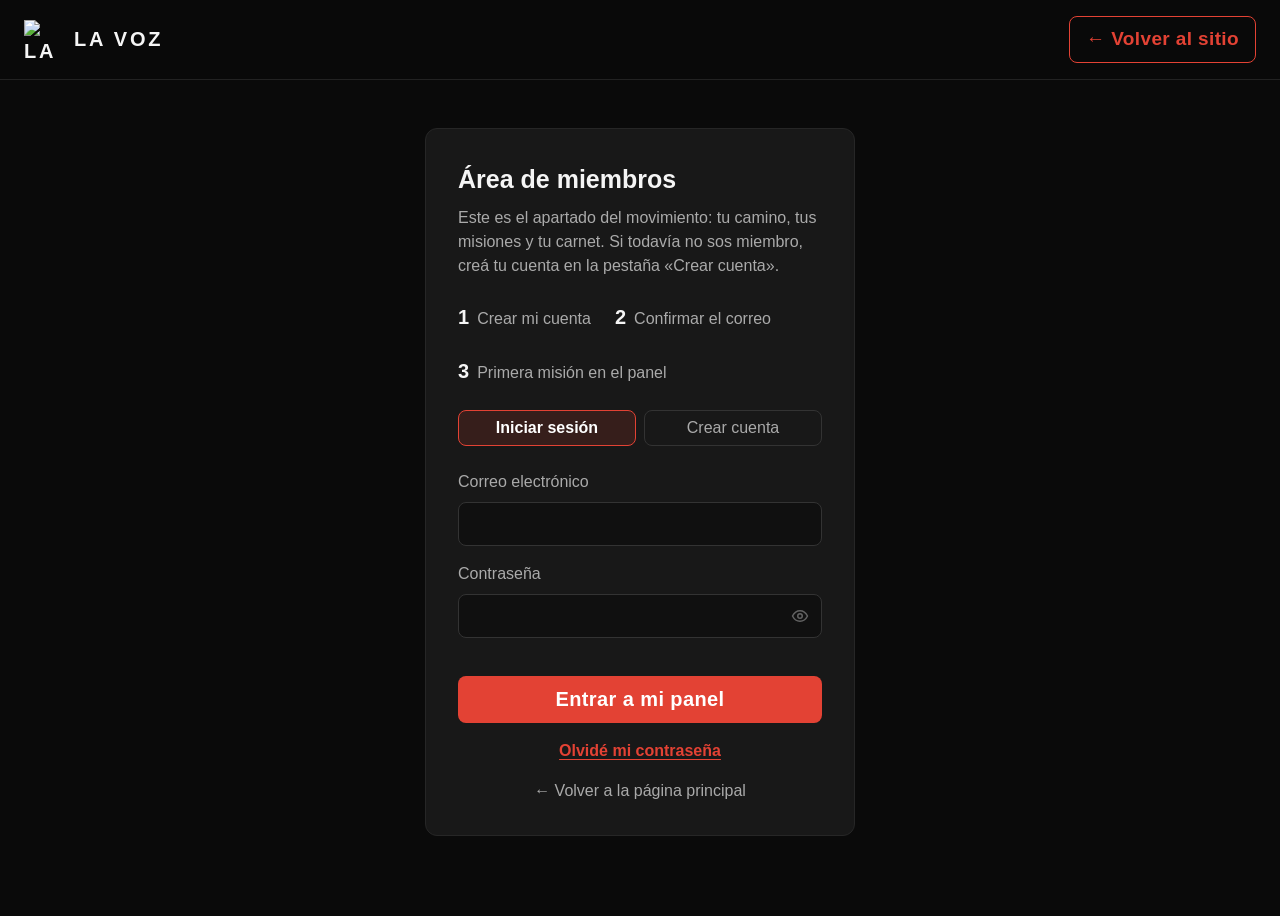
==== ingresar.html @ e5989483 "Sitio LA VOZ Movimiento (migracion de URL)" ====
<!DOCTYPE html>
<html lang="es">
<head>
<meta charset="UTF-8">
<meta name="viewport" content="width=device-width, initial-scale=1.0">
<meta http-equiv="Content-Security-Policy" content="default-src 'self'; script-src 'self' 'sha256-l97xiA6FUgvGpNraz7VMYAljA6hC4s0tIP9twnWQH3E=' 'sha256-6/2lmuXgnS1odIPjUfiXtberVFqaaA95JNC/V5mzNcI='; style-src 'self' 'unsafe-inline' https://fonts.googleapis.com; font-src 'self' https://fonts.gstatic.com; img-src 'self' data: blob:; media-src 'self' blob: https://kgphnxetehgtlrjyvhmg.supabase.co; connect-src 'self' https://kgphnxetehgtlrjyvhmg.supabase.co wss://kgphnxetehgtlrjyvhmg.supabase.co https://api.pwnedpasswords.com; object-src 'none'; base-uri 'self'">
<title>Ingresar — LA VOZ</title>
<link rel="icon" href="favicon.ico" sizes="any">
<link rel="icon" type="image/png" sizes="192x192" href="favicon-192.png">
<link rel="apple-touch-icon" sizes="180x180" href="apple-touch-icon.png">
<link rel="stylesheet" href="estilos.css?v=20261012-datos">
<script src="supabase-js.min.js"></script>
<script src="config.js"></script>
<script src="https://challenges.cloudflare.com/turnstile/v0/api.js?onload=onTsCargado&render=explicit" async defer></script>
</head>
<body>

<header class="site">
  <div class="bar">
    <a class="brand" href="index.html"><img src="img/web-2.png" alt="LA VOZ">LA VOZ</a>
    <div class="head-actions">
      <a class="btn btn-ingresar ghost" href="index.html">← Volver al sitio</a>
    </div>
  </div>
</header>

<main class="auth-wrap">
  <div class="auth-card">
    <h1>Área de miembros</h1>
    <p class="sub">Este es el apartado del movimiento: tu camino, tus misiones y tu carnet. Si todavía no sos miembro, creá tu cuenta en la pestaña «Crear cuenta».</p>

    <ol class="pasos-recorrido" aria-label="Cómo se entra a LA VOZ">
      <li><span class="n">1</span> Crear mi cuenta</li>
      <li><span class="n">2</span> Confirmar el correo</li>
      <li><span class="n">3</span> Primera misión en el panel</li>
    </ol>

    <div id="aviso-demo" class="aviso demo">
      <strong>Modo demostración.</strong> El backend todavía no está conectado (faltan las claves en <em>config.js</em>). Podés entrar con cualquier correo y contraseña para previsualizar el panel.
    </div>
    <div id="aviso" class="aviso"></div>

    <div id="cartel-confirmacion" class="cartel-confirmacion" role="alert" aria-live="polite">
      <img class="marca" src="img/web-2.png" alt="LA VOZ">
      <p class="cartel-kicker">Cuenta creada</p>
      <h2>Revisá tu correo y confirmá tu cuenta</h2>
      <p>Te enviamos un enlace de confirmación a <strong id="correo-confirmacion"></strong>.</p>
      <p>Para activar tu cuenta, abrí ese correo y tocá el enlace. Recién después vas a poder ingresar a tu panel.</p>
      <p class="cartel-nota">El correo llega desde <strong>LA VOZ</strong> (lavoz.hermandad.uy@gmail.com), con el asunto «Confirmá tu cuenta — LA VOZ».</p>
      <p class="cartel-nota">Si no aparece en la bandeja de entrada, revisá Spam o Promociones.</p>
      <button class="btn" type="button" id="btn-ir-login-cartel">Ir a iniciar sesión</button>
    </div>

    <div id="cartel-recuperacion" class="cartel-recuperacion" role="alert" aria-live="polite">
      <img class="marca" src="img/web-2.png" alt="LA VOZ">
      <p class="cartel-kicker">Recuperación enviada</p>
      <h2>Revisá tu correo</h2>
      <p>Si <strong id="correo-recuperacion"></strong> corresponde a una cuenta de LA VOZ, te enviamos un enlace para crear una contraseña nueva.</p>
      <p>Tocá ese enlace y esta página te va a pedir la contraseña nueva dos veces.</p>
      <p class="cartel-nota">El correo llega desde <strong>LA VOZ</strong> (lavoz.hermandad.uy@gmail.com), con el asunto «Restablecé tu contraseña — LA VOZ».</p>
      <p class="cartel-nota">El enlace tiene vencimiento. Si no aparece, revisá Spam o Promociones.</p>
      <button class="btn" type="button" id="btn-cerrar-recuperacion">Volver a iniciar sesión</button>
    </div>

    <div class="tabs" id="tabs-acceso">
      <button id="tab-login" class="activo">Iniciar sesión</button>
      <button id="tab-registro">Crear cuenta</button>
    </div>

    <!-- ============================ LOGIN ============================ -->
    <form id="form-login">
      <label class="campo" for="login-email">Correo electrónico</label>
      <input type="email" id="login-email" required autocomplete="email">
      <p class="campo-error" id="err-login-email" role="alert"></p>
      <label class="campo" for="login-pass">Contraseña</label>
      <span class="campo-pass"><input type="password" id="login-pass" required autocomplete="current-password"><button type="button" class="ver-pass" data-para="login-pass" aria-label="Mostrar contraseña"><svg class="ojo-on" viewBox="0 0 24 24" width="18" height="18" fill="none" stroke="currentColor" stroke-width="2" stroke-linecap="round" stroke-linejoin="round"><path d="M2 12s3.5-7 10-7 10 7 10 7-3.5 7-10 7-10-7-10-7Z"/><circle cx="12" cy="12" r="3"/></svg><svg class="ojo-off" viewBox="0 0 24 24" width="18" height="18" fill="none" stroke="currentColor" stroke-width="2" stroke-linecap="round" stroke-linejoin="round"><path d="M17.94 17.94A10.6 10.6 0 0 1 12 19c-6.5 0-10-7-10-7a18.4 18.4 0 0 1 4.06-4.94M9.9 4.24A9.5 9.5 0 0 1 12 5c6.5 0 10 7 10 7a18.5 18.5 0 0 1-2.16 3.19M14.12 14.12A3 3 0 1 1 9.88 9.88"/><line x1="3" y1="3" x2="21" y2="21"/></svg></button></span>
      <p class="campo-error" id="err-login-pass" role="alert"></p>
      <div id="ts-login" style="margin:14px 0"></div>
      <button class="btn" type="submit">Entrar a mi panel</button>
      <button class="link-button" type="button" id="btn-olvide">Olvidé mi contraseña</button>
    </form>

    <!-- =========================== REGISTRO =========================== -->
    <form id="form-registro" style="display:none">
      <label class="campo" for="reg-nombre">Nombre completo</label>
      <input type="text" id="reg-nombre" required autocomplete="name">
      <p class="campo-error" id="err-reg-nombre" role="alert"></p>
      <label class="campo" for="reg-email">Correo electrónico</label>
      <input type="email" id="reg-email" required autocomplete="email">
      <p class="campo-error" id="err-reg-email" role="alert"></p>
      <label class="campo" for="reg-email2">Repetí tu correo electrónico</label>
      <input type="email" id="reg-email2" required autocomplete="email">
      <p class="campo-error" id="err-reg-email2" role="alert"></p>
      <label class="campo" for="reg-nacimiento">Fecha de nacimiento</label>
      <input type="date" id="reg-nacimiento" required autocomplete="bday">
      <p class="campo-error" id="err-reg-nacimiento" role="alert"></p>
      <label class="campo" for="reg-whatsapp">WhatsApp (con código de país)</label>
      <input type="tel" id="reg-whatsapp" required autocomplete="tel" placeholder="+598 99 123 456">
      <p class="campo-error" id="err-reg-whatsapp" role="alert"></p>
      <p style="color:var(--white);font-weight:700;font-size:1rem;margin:20px 0 0">¿Dónde vivís?</p>
      <label class="campo" for="reg-pais">País</label>
      <input type="text" id="reg-pais" required autocomplete="country-name">
      <p class="campo-error" id="err-reg-pais" role="alert"></p>
      <label class="campo" for="reg-estado">Estado, provincia o departamento</label>
      <input type="text" id="reg-estado" required autocomplete="address-level1">
      <p class="campo-error" id="err-reg-estado" role="alert"></p>
      <label class="campo" for="reg-ciudad">Ciudad</label>
      <input type="text" id="reg-ciudad" required autocomplete="address-level2">
      <p class="campo-error" id="err-reg-ciudad" role="alert"></p>
      <label class="campo" for="reg-documento">Documento de identidad</label>
      <input type="text" id="reg-documento" required autocomplete="off">
      <p class="campo-error" id="err-reg-documento" role="alert"></p>
      <p style="color:var(--gray);font-size:1rem;margin-top:8px">
        Estos datos forman parte de tu registro como miembro.
      </p>
      <label class="campo" for="reg-pass">Contraseña (mínimo 8 caracteres)</label>
      <span class="campo-pass"><input type="password" id="reg-pass" required minlength="8" autocomplete="new-password"><button type="button" class="ver-pass" data-para="reg-pass" aria-label="Mostrar contraseña"><svg class="ojo-on" viewBox="0 0 24 24" width="18" height="18" fill="none" stroke="currentColor" stroke-width="2" stroke-linecap="round" stroke-linejoin="round"><path d="M2 12s3.5-7 10-7 10 7 10 7-3.5 7-10 7-10-7-10-7Z"/><circle cx="12" cy="12" r="3"/></svg><svg class="ojo-off" viewBox="0 0 24 24" width="18" height="18" fill="none" stroke="currentColor" stroke-width="2" stroke-linecap="round" stroke-linejoin="round"><path d="M17.94 17.94A10.6 10.6 0 0 1 12 19c-6.5 0-10-7-10-7a18.4 18.4 0 0 1 4.06-4.94M9.9 4.24A9.5 9.5 0 0 1 12 5c6.5 0 10 7 10 7a18.5 18.5 0 0 1-2.16 3.19M14.12 14.12A3 3 0 1 1 9.88 9.88"/><line x1="3" y1="3" x2="21" y2="21"/></svg></button></span>
      <p class="campo-error" id="err-reg-pass" role="alert"></p>
      <label class="campo" for="reg-pass2">Repetí tu contraseña</label>
      <span class="campo-pass"><input type="password" id="reg-pass2" required minlength="8" autocomplete="new-password"><button type="button" class="ver-pass" data-para="reg-pass2" aria-label="Mostrar contraseña"><svg class="ojo-on" viewBox="0 0 24 24" width="18" height="18" fill="none" stroke="currentColor" stroke-width="2" stroke-linecap="round" stroke-linejoin="round"><path d="M2 12s3.5-7 10-7 10 7 10 7-3.5 7-10 7-10-7-10-7Z"/><circle cx="12" cy="12" r="3"/></svg><svg class="ojo-off" viewBox="0 0 24 24" width="18" height="18" fill="none" stroke="currentColor" stroke-width="2" stroke-linecap="round" stroke-linejoin="round"><path d="M17.94 17.94A10.6 10.6 0 0 1 12 19c-6.5 0-10-7-10-7a18.4 18.4 0 0 1 4.06-4.94M9.9 4.24A9.5 9.5 0 0 1 12 5c6.5 0 10 7 10 7a18.5 18.5 0 0 1-2.16 3.19M14.12 14.12A3 3 0 1 1 9.88 9.88"/><line x1="3" y1="3" x2="21" y2="21"/></svg></button></span>
      <p class="campo-error" id="err-reg-pass2" role="alert"></p>
      <p style="color:var(--gray);font-size:1rem;margin-top:16px">
        Al crear tu cuenta entrás como <strong style="color:var(--white)">Aspirante</strong>, el primer
        rango de LA VOZ. Vas a recibir en tu correo tu carta de bienvenida y tu
        carnet digital con tu número de integrante.
      </p>
      <label style="display:flex;gap:10px;align-items:flex-start;margin-top:16px;color:#CFCFCF;font-size:1rem;cursor:pointer">
        <input type="checkbox" id="reg-mayor" required style="margin-top:3px">
        <span>Declaro que tengo 18 años o más.</span>
      </label>
      <p class="campo-error" id="err-reg-mayor" role="alert"></p>
      <label style="display:flex;gap:10px;align-items:flex-start;margin-top:16px;color:#CFCFCF;font-size:1rem;cursor:pointer">
        <input type="checkbox" id="reg-privacidad" required style="margin-top:3px">
        <span>Leí y acepto el aviso de privacidad de LA VOZ (abajo), incluido el tratamiento de mis datos y de los videos de misión.</span>
      </label>
      <p class="campo-error" id="err-reg-privacidad" role="alert"></p>
      <details id="privacidad" style="margin-top:14px;background:#141414;border:1px solid var(--line);border-radius:8px;padding:14px 16px">
        <summary style="cursor:pointer;font-weight:700;color:var(--white)">Aviso de privacidad — LA VOZ</summary>
        <div style="color:#CFCFCF;font-size:1rem;line-height:1.5;margin-top:8px">
          <p><strong style="color:var(--white)">Responsable.</strong> LA VOZ — Movimiento de la palabra, el ejemplo y el cuerpo, Montevideo, Uruguay. Contacto: lavoz.hermandad.uy@gmail.com.</p>
          <p><strong style="color:var(--white)">Datos que tratamos.</strong> Nombre, correo electrónico, fecha de nacimiento (para la declaración de mayoría de edad), número de WhatsApp, ubicación (país, estado, provincia o departamento y ciudad), documento de identidad, célula y ciudad, rango y su historial, misiones y sus revisiones, miembros que trajiste y tu fecha y hora de aceptación de este aviso.</p>
          <p><strong style="color:var(--white)">Finalidades.</strong> Gestionar tu membresía y tu camino de rangos, llevar el registro de miembros, que el Fundador y tu Guía puedan contactarte, organizar las células y sus sesiones, revisar las misiones que enviás, comunicarnos con vos sobre el movimiento y sostener la seguridad de las cuentas. No vendemos ni cedemos tus datos con fines comerciales.</p>
          <p><strong style="color:var(--white)">Videos de misión.</strong> Los videos que subís son datos personales (tu imagen y tu voz). Su finalidad es exclusivamente formativa: evaluar la misión. Solo pueden verlos tu Guía de célula y el Fundador. Cada acceso queda registrado. El video se borra automáticamente a los 3 días de su revisión; el registro del envío y la nota de revisión se conservan. No grabes a terceros identificables ni a menores de edad: un video así se devuelve sin calificar.</p>
          <p><strong style="color:var(--white)">Dónde están tus datos.</strong> La base funciona en servidores de Supabase en São Paulo, Brasil. Al crear tu cuenta aceptás expresamente esa transferencia internacional de datos (art. 23 de la Ley 18.331), que es la base legal que la ampara.</p>
          <p><strong style="color:var(--white)">Tus derechos.</strong> Podés pedir acceso, información, rectificación y —cuando corresponda según las causales de la ley— supresión de tus datos, escribiendo a lavoz.hermandad.uy@gmail.com. Respondemos dentro de los 5 días hábiles que fija la Ley 18.331 (arts. 14 y 15).</p>
          <p><strong style="color:var(--white)">Conservación.</strong> Tus datos se conservan mientras seas miembro. Las cuentas que nunca confirman su correo se eliminan automáticamente a los 30 días.</p>
          <p><strong style="color:var(--white)">Cookies.</strong> Este sitio no usa cookies de rastreo ni de publicidad. Solo guarda en tu navegador lo indispensable para la sesión y frenos anti-spam locales.</p>
        </div>
      </details>
      <div id="ts-registro" style="margin:14px 0"></div>
      <button class="btn" type="submit">Crear mi cuenta</button>
    </form>

    <!-- ====================== RECUPERAR CONTRASEÑA ====================== -->
    <form id="form-recuperar" style="display:none">
      <h2 class="auth-subtitle">Recuperar contraseña</h2>
      <p class="form-help">Escribí el correo de tu cuenta. Si corresponde a un miembro de LA VOZ, Supabase te enviará un enlace seguro para crear una contraseña nueva.</p>
      <label class="campo" for="rec-email">Correo electrónico</label>
      <input type="email" id="rec-email" required autocomplete="email">
      <p class="campo-error" id="err-rec-email" role="alert"></p>
      <div id="ts-recuperar" style="margin:14px 0"></div>
      <button class="btn" type="submit">Enviar enlace de recuperación</button>
      <button class="btn ghost" type="button" id="btn-volver-login">Volver a iniciar sesión</button>
    </form>

    <!-- ==================== NUEVA CONTRASEÑA (ENLACE) =================== -->
    <form id="form-nueva-pass" style="display:none">
      <h2 class="auth-subtitle">Crear una contraseña nueva</h2>
      <p class="form-help">Llegaste desde el enlace de recuperación de tu correo. Escribí la contraseña nueva dos veces; tienen que coincidir.</p>
      <label class="campo" for="nueva-pass">Contraseña nueva</label>
      <span class="campo-pass"><input type="password" id="nueva-pass" required minlength="8" autocomplete="new-password"><button type="button" class="ver-pass" data-para="nueva-pass" aria-label="Mostrar contraseña"><svg class="ojo-on" viewBox="0 0 24 24" width="18" height="18" fill="none" stroke="currentColor" stroke-width="2" stroke-linecap="round" stroke-linejoin="round"><path d="M2 12s3.5-7 10-7 10 7 10 7-3.5 7-10 7-10-7-10-7Z"/><circle cx="12" cy="12" r="3"/></svg><svg class="ojo-off" viewBox="0 0 24 24" width="18" height="18" fill="none" stroke="currentColor" stroke-width="2" stroke-linecap="round" stroke-linejoin="round"><path d="M17.94 17.94A10.6 10.6 0 0 1 12 19c-6.5 0-10-7-10-7a18.4 18.4 0 0 1 4.06-4.94M9.9 4.24A9.5 9.5 0 0 1 12 5c6.5 0 10 7 10 7a18.5 18.5 0 0 1-2.16 3.19M14.12 14.12A3 3 0 1 1 9.88 9.88"/><line x1="3" y1="3" x2="21" y2="21"/></svg></button></span>
      <p class="campo-error" id="err-nueva-pass" role="alert"></p>
      <label class="campo" for="nueva-pass2">Repetí la contraseña nueva</label>
      <span class="campo-pass"><input type="password" id="nueva-pass2" required minlength="8" autocomplete="new-password"><button type="button" class="ver-pass" data-para="nueva-pass2" aria-label="Mostrar contraseña"><svg class="ojo-on" viewBox="0 0 24 24" width="18" height="18" fill="none" stroke="currentColor" stroke-width="2" stroke-linecap="round" stroke-linejoin="round"><path d="M2 12s3.5-7 10-7 10 7 10 7-3.5 7-10 7-10-7-10-7Z"/><circle cx="12" cy="12" r="3"/></svg><svg class="ojo-off" viewBox="0 0 24 24" width="18" height="18" fill="none" stroke="currentColor" stroke-width="2" stroke-linecap="round" stroke-linejoin="round"><path d="M17.94 17.94A10.6 10.6 0 0 1 12 19c-6.5 0-10-7-10-7a18.4 18.4 0 0 1 4.06-4.94M9.9 4.24A9.5 9.5 0 0 1 12 5c6.5 0 10 7 10 7a18.5 18.5 0 0 1-2.16 3.19M14.12 14.12A3 3 0 1 1 9.88 9.88"/><line x1="3" y1="3" x2="21" y2="21"/></svg></button></span>
      <p class="campo-error" id="err-nueva-pass2" role="alert"></p>
      <button class="btn" type="submit">Guardar contraseña nueva</button>
    </form>

    <a class="volver" href="index.html">← Volver a la página principal</a>
  </div>
</main>

<script>
let MODO_RECUPERACION = false;

/* Navegación entre formularios (sin onclick inline: la CSP de la página
   solo permite scripts propios o con hash). */
document.getElementById("tab-login").addEventListener("click", function () { mostrarTab("login"); });
document.getElementById("tab-registro").addEventListener("click", function () { mostrarTab("registro"); });
document.getElementById("btn-olvide").addEventListener("click", function () { mostrarRecuperacion(); });
document.getElementById("btn-volver-login").addEventListener("click", function () { mostrarTab("login"); });
document.getElementById("btn-ir-login-cartel").addEventListener("click", function () { irALoginDesdeCartel(); });
document.getElementById("btn-cerrar-recuperacion").addEventListener("click", function () { cerrarCartelRecuperacion(); });

/* Enlace «Privacidad» del pie de la home: abre el registro con el aviso
   desplegado, para que se pueda leer antes de crear la cuenta. */
if ((window.location.hash || "") === "#privacidad") {
  mostrarTab("registro");
  var detPriv = document.getElementById("privacidad");
  if (detPriv) { detPriv.open = true; detPriv.scrollIntoView(); }
}

/* CTA unificado (Tribunal N.º 3, B1-04): todo «Crear mi cuenta» de la
   home llega con ?tab=registro y abre con el REGISTRO preseleccionado;
   «Ingresar» abre con la sesión activa. */
try {
  var tabPedida = new URLSearchParams(window.location.search).get("tab");
  if (tabPedida === "registro") mostrarTab("registro");
  else if (tabPedida === "login") mostrarTab("login");
} catch (e) {}

/* Ojito mostrar/ocultar contraseña en cada campo */
document.querySelectorAll(".ver-pass").forEach(function (b) {
  b.addEventListener("click", function () {
    var inp = document.getElementById(b.getAttribute("data-para"));
    if (!inp) return;
    var ver = inp.type === "password";
    inp.type = ver ? "text" : "password";
    b.classList.toggle("viendo", ver);
    b.setAttribute("aria-label", ver ? "Ocultar contraseña" : "Mostrar contraseña");
    inp.focus();
  });
});

function mostrarTab(cual) {
  document.getElementById("tabs-acceso").style.display = "flex";
  document.getElementById("form-login").style.display = cual === "login" ? "block" : "none";
  document.getElementById("form-registro").style.display = cual === "registro" ? "block" : "none";
  document.getElementById("form-recuperar").style.display = "none";
  document.getElementById("form-nueva-pass").style.display = "none";
  document.getElementById("tab-login").classList.toggle("activo", cual === "login");
  document.getElementById("tab-registro").classList.toggle("activo", cual === "registro");
  ocultarAviso();
  limpiarErrores();
  renderTurnstile();
}

function ocultarFormulariosAcceso() {
  ["form-login", "form-registro", "form-recuperar", "form-nueva-pass"].forEach(id => {
    document.getElementById(id).style.display = "none";
  });
  document.getElementById("tabs-acceso").style.display = "none";
}

function mostrarAviso(texto, tipo) {
  const a = document.getElementById("aviso");
  a.textContent = texto;
  a.className = "aviso visible " + tipo;
}
function ocultarAviso() {
  document.getElementById("aviso").className = "aviso";
}

/* Errores junto al campo (Tribunal N.º 3, B1-28): el aviso global deja
   de ser la única señal — cada error de campo se escribe bajo su campo,
   con la sugerencia de corrección, y se trae el campo a la vista. */
function errorCampo(id, mensaje) {
  const e = document.getElementById("err-" + id);
  if (!e) { mostrarAviso(mensaje, "error"); return; }
  e.textContent = mensaje;
  e.classList.add("visible");
  const campo = document.getElementById(id);
  if (campo) campo.scrollIntoView({ behavior: "smooth", block: "center" });
}
function limpiarErrores() {
  document.querySelectorAll(".campo-error").forEach(n => {
    n.textContent = "";
    n.classList.remove("visible");
  });
}

function mostrarCartelConfirmacion(email) {
  ocultarAviso();
  document.getElementById("correo-confirmacion").textContent = email;
  ocultarFormulariosAcceso();
  document.getElementById("cartel-recuperacion").classList.remove("visible");
  document.getElementById("cartel-confirmacion").classList.add("visible");
  window.scrollTo({ top: 0, behavior: "smooth" });
}

function mostrarRecuperacion() {
  ocultarAviso();
  limpiarErrores();
  document.getElementById("cartel-confirmacion").classList.remove("visible");
  document.getElementById("cartel-recuperacion").classList.remove("visible");
  ocultarFormulariosAcceso();
  document.getElementById("rec-email").value = document.getElementById("login-email").value.trim();
  document.getElementById("form-recuperar").style.display = "block";
  document.getElementById("rec-email").focus();
  renderTurnstile();
}

function mostrarCartelRecuperacion(email) {
  ocultarAviso();
  document.getElementById("correo-recuperacion").textContent = email;
  ocultarFormulariosAcceso();
  document.getElementById("cartel-confirmacion").classList.remove("visible");
  document.getElementById("cartel-recuperacion").classList.add("visible");
  window.scrollTo({ top: 0, behavior: "smooth" });
}

function cerrarCartelRecuperacion() {
  document.getElementById("cartel-recuperacion").classList.remove("visible");
  mostrarTab("login");
}

function mostrarNuevaPass() {
  MODO_RECUPERACION = true;
  ocultarAviso();
  document.getElementById("cartel-confirmacion").classList.remove("visible");
  document.getElementById("cartel-recuperacion").classList.remove("visible");
  ocultarFormulariosAcceso();
  document.getElementById("form-nueva-pass").style.display = "block";
  document.getElementById("nueva-pass").focus();
  window.scrollTo({ top: 0, behavior: "smooth" });
}

function irALoginDesdeCartel() {
  const email = document.getElementById("correo-confirmacion").textContent;
  document.getElementById("cartel-confirmacion").classList.remove("visible");
  document.getElementById("tabs-acceso").style.display = "flex";
  document.getElementById("login-email").value = email;
  mostrarTab("login");
}

if (!BACKEND_ACTIVO) {
  document.getElementById("aviso-demo").classList.add("visible");
}

function urlIndicaRecuperacion() {
  const query = new URLSearchParams(window.location.search);
  const hash = new URLSearchParams((window.location.hash || "").replace(/^#/, ""));
  return query.get("modo") === "recuperar" || hash.get("type") === "recovery";
}

function urlTraeErrorRecuperacion() {
  const query = new URLSearchParams(window.location.search);
  const hash = new URLSearchParams((window.location.hash || "").replace(/^#/, ""));
  return query.get("error_description") || hash.get("error_description") ||
         query.get("error_code") || hash.get("error_code");
}

/* Si ya hay sesión activa, directo al panel — salvo que la persona haya
   llegado por el enlace de recuperación: en ese caso primero crea su
   contraseña nueva. Supabase anuncia ese momento con PASSWORD_RECOVERY. */
(async function () {
  const sb = getSupabase();
  if (!sb) return;
  if (urlIndicaRecuperacion()) MODO_RECUPERACION = true;
  sb.auth.onAuthStateChange((event) => {
    if (event === "PASSWORD_RECOVERY") mostrarNuevaPass();
  });
  const { data } = await sb.auth.getSession();
  if (data && data.session) {
    if (MODO_RECUPERACION) mostrarNuevaPass();
    else window.location.href = "panel.html";
    return;
  }
  if (MODO_RECUPERACION && urlTraeErrorRecuperacion()) {
    MODO_RECUPERACION = false;
    mostrarRecuperacion();
    mostrarAviso("Ese enlace de recuperación venció o ya fue usado. Pedí uno nuevo.", "error");
  }
})();

/* ================================ LOGIN ================================ */
document.getElementById("form-login").addEventListener("submit", async (e) => {
  e.preventDefault();
  limpiarErrores();
  const email = document.getElementById("login-email").value.trim();
  const pass = document.getElementById("login-pass").value;

  if (!BACKEND_ACTIVO) {
    /* MODO DEMOSTRACIÓN: cualquier credencial entra al panel de prueba. */
    try { sessionStorage.setItem("lavoz_demo", "1"); } catch (err) {}
    window.location.href = "panel.html";
    return;
  }

  /* Feedback de envío único (B1-30): el botón se deshabilita y se
     rotula mientras dura el envío; se restaura si hay error. */
  const boton = e.submitter;
  if (boton) { boton.disabled = true; boton.textContent = "Entrando..."; boton.classList.add("cargando"); }
  const sb = getSupabase();
  const { error } = await sb.auth.signInWithPassword({
    email, password: pass,
    options: { captchaToken: tokenTurnstile("login") },
  });
  resetTurnstile("login");
  if (error) {
    if (boton) { boton.disabled = false; boton.textContent = "Entrar a mi panel"; boton.classList.remove("cargando"); }
    if (/Email not confirmed/i.test(error.message)) {
      mostrarCartelConfirmacion(email);
      return;
    }
    errorCampo("login-pass", "No pudimos iniciar sesión: " + traducirError(error.message) + " Revisá el correo y la contraseña e intentá de nuevo.");
    return;
  }
  window.location.href = "panel.html";
});

/* ====================== RECUPERACIÓN DE CONTRASEÑA ======================
   Paso 1: el botón «Olvidé mi contraseña» pide el correo y Supabase envía
   el enlace (resetPasswordForEmail). La respuesta es la misma exista o
   no la cuenta: la página no revela qué correos son miembros.
   Paso 2: el enlace vuelve a esta misma página con ?modo=recuperar y una
   sesión de recuperación; ahí se muestra el formulario de contraseña
   nueva (ver mostrarNuevaPass y el evento PASSWORD_RECOVERY arriba). */
/* Captcha anti-bots (Cloudflare Turnstile): Supabase exige un token
   válido en el registro, el ingreso y la recuperación. La clave del
   sitio es pública; la clave secreta vive solo en Supabase. */
const TURNSTILE_SITE_KEY = "__LAVOZ_TURNSTILE_SITE_KEY__";
const tsWidgets = {};
function onTsCargado() { renderTurnstile(); }
function renderTurnstile() {
  if (!window.turnstile) return;
  if (!TURNSTILE_SITE_KEY || TURNSTILE_SITE_KEY.indexOf("__") === 0) return;
  [["ts-login", "login"], ["ts-registro", "registro"], ["ts-recuperar", "recuperar"]]
    .forEach(([id, k]) => {
      const el = document.getElementById(id);
      if (el && tsWidgets[k] === undefined) {
        tsWidgets[k] = turnstile.render(el, { sitekey: TURNSTILE_SITE_KEY, theme: "dark" });
      }
    });
}
function tokenTurnstile(k) {
  try {
    return window.turnstile && tsWidgets[k] !== undefined
      ? turnstile.getResponse(tsWidgets[k]) : undefined;
  } catch (e) { return undefined; }
}
function resetTurnstile(k) {
  try {
    if (window.turnstile && tsWidgets[k] !== undefined) turnstile.reset(tsWidgets[k]);
  } catch (e) {}
}

/* Anti-spam de correos: el servidor ya limita TODO el proyecto a
   30 correos/hora y no envía nada a correos que no están registrados.
   Esto suma el freno del navegador: tras pedir un enlace o crear una
   cuenta, este navegador espera unos minutos antes de poder pedir
   otro — el botón no se puede machacar. */
function minutosDeEspera(clave, minutos) {
  try {
    const t = parseInt(localStorage.getItem(clave) || "0", 10);
    const falta = minutos * 60000 - (Date.now() - t);
    return falta > 0 ? Math.ceil(falta / 60000) : 0;
  } catch (e) { return 0; }
}
function marcarEnvio(clave) {
  try { localStorage.setItem(clave, String(Date.now())); } catch (e) {}
}

document.getElementById("form-recuperar").addEventListener("submit", async (e) => {
  e.preventDefault();
  limpiarErrores();
  const email = document.getElementById("rec-email").value.trim();
  const esperaRec = minutosDeEspera("lvz_ultima_recuperacion", 10);
  if (esperaRec > 0) {
    mostrarAviso("Ya pediste un enlace hace poco. Esperá " + esperaRec + " minutos antes de pedir otro: el enlace anterior sigue vigente.", "error");
    return;
  }
  if (!BACKEND_ACTIVO) {
    mostrarAviso("En modo demostración no se envían correos de recuperación.", "error");
    return;
  }
  const boton = e.submitter;
  if (boton) { boton.disabled = true; boton.textContent = "Enviando..."; boton.classList.add("cargando"); }
  const sb = getSupabase();
  const urlRecuperacion = new URL("ingresar.html?modo=recuperar", window.location.href).href;
  const { error } = await sb.auth.resetPasswordForEmail(email, {
    redirectTo: urlRecuperacion,
    captchaToken: tokenTurnstile("recuperar"),
  });
  resetTurnstile("recuperar");
  if (error) {
    if (boton) { boton.disabled = false; boton.textContent = "Enviar enlace de recuperación"; boton.classList.remove("cargando"); }
    errorCampo("rec-email", "No pudimos enviar el enlace: " + traducirError(error.message));
    return;
  }
  marcarEnvio("lvz_ultima_recuperacion");
  mostrarCartelRecuperacion(email);
});

document.getElementById("form-nueva-pass").addEventListener("submit", async (e) => {
  e.preventDefault();
  limpiarErrores();
  const p1 = document.getElementById("nueva-pass").value;
  const p2 = document.getElementById("nueva-pass2").value;
  if (p1 !== p2) {
    errorCampo("nueva-pass2", "Las contraseñas no coinciden: escribilas dos veces, iguales.");
    return;
  }
  if (!BACKEND_ACTIVO) {
    mostrarAviso("En modo demostración no se puede cambiar la contraseña.", "error");
    return;
  }
  const sb = getSupabase();
  const { data } = await sb.auth.getSession();
  if (!data || !data.session) {
    MODO_RECUPERACION = false;
    mostrarRecuperacion();
    mostrarAviso("Ese enlace de recuperación venció o ya fue usado. Pedí uno nuevo.", "error");
    return;
  }
  const boton = e.submitter;
  if (boton) { boton.disabled = true; boton.textContent = "Guardando..."; boton.classList.add("cargando"); }
  const { error } = await sb.auth.updateUser({ password: p1 });
  if (error) {
    if (boton) { boton.disabled = false; boton.textContent = "Guardar contraseña nueva"; boton.classList.remove("cargando"); }
    errorCampo("nueva-pass", "No pudimos guardar la contraseña nueva: " + traducirError(error.message));
    return;
  }
  window.location.href = "panel.html";
});

/* =============================== REGISTRO ===============================
   Al registrarse, el usuario queda creado en Supabase Auth y el TRIGGER
   del backend `handle_new_user` (../backend/schema.sql) hace el resto
   automáticamente:
     1. Inserta su fila en la tabla `profiles` (lee el nombre del metadato
        `full_name` que enviamos acá abajo — la clave debe ser esa).
     2. Le asigna el rango inicial: **aspirante** (nadie elige su rango) y
        lo deja asentado en `rank_history`.
     3. Le asigna el próximo número de integrante correlativo (LVZ-####,
        columnas lvz_number / lvz_code).
     4. El INSERT en `profiles` dispara por webhook la Edge Function
        `welcome`, que envía la carta de bienvenida + carnet digital.
   El frontend NO asigna rangos: recoge los datos del formulario (nombre,
   correo, contraseña, fecha de nacimiento, WhatsApp, ubicación y
   documento) y los manda como metadata; el trigger hace el resto. */
document.getElementById("form-registro").addEventListener("submit", async (e) => {
  e.preventDefault();
  limpiarErrores();
  const nombre = document.getElementById("reg-nombre").value.trim();
  const email = document.getElementById("reg-email").value.trim();
  const email2 = document.getElementById("reg-email2").value.trim();
  const pass = document.getElementById("reg-pass").value;
  const pass2 = document.getElementById("reg-pass2").value;

  /* Verificación doble: correo y contraseña se escriben dos veces y
     tienen que coincidir; si no, no se crea la cuenta. */
  /* El nombre es el nombre de la persona: si escribió su correo en ese
     campo (pasó: un perfil quedó con el correo como nombre), se frena. */
  if (!nombre || nombre.includes("@")) {
    errorCampo("reg-nombre", "Escribí tu nombre completo, no tu correo.");
    return;
  }
  if (email.toLowerCase() !== email2.toLowerCase()) {
    errorCampo("reg-email2", "Los correos no coinciden: escribilos dos veces, iguales.");
    return;
  }
  if (pass !== pass2) {
    errorCampo("reg-pass2", "Las contraseñas no coinciden: escribilas dos veces, iguales.");
    return;
  }
  /* Largo mínimo 8 (regla NIST: longitud y lista de bloqueo, sin reglas
     de composición). El chequeo contra filtraciones va más abajo. */
  if (pass.length < 8) {
    errorCampo("reg-pass", "La contraseña necesita al menos 8 caracteres.");
    return;
  }
  /* Declaración 18+ con fecha de nacimiento (B4): es registro, auditoría
     y disuasión — no verificación documental. Se valida la edad acá y la
     fecha viaja en la metadata del alta (handle_new_user la guarda). */
  const nacimiento = document.getElementById("reg-nacimiento").value;
  if (!nacimiento) {
    errorCampo("reg-nacimiento", "Completá tu fecha de nacimiento.");
    return;
  }
  const fnac = new Date(nacimiento + "T00:00:00");
  const hoy = new Date();
  let edad = hoy.getFullYear() - fnac.getFullYear();
  const dm = hoy.getMonth() - fnac.getMonth();
  if (dm < 0 || (dm === 0 && hoy.getDate() < fnac.getDate())) edad--;
  if (isNaN(edad) || edad < 18) {
    errorCampo("reg-nacimiento", "LA VOZ es para mayores de 18 años: según la fecha ingresada todavía no los tenés.");
    return;
  }
  /* Datos de contacto e identidad (migración 02000, orden de Eddy):
     WhatsApp, ubicación agrupada (país / estado / ciudad) y documento —
     todos obligatorios. Viajan en la metadata del alta y handle_new_user
     los copia a profiles. Las columnas no tienen grant de lectura
     para roles comunes: cada miembro accede solo a su propia fila. */
  const whatsapp = document.getElementById("reg-whatsapp").value.trim();
  if (whatsapp.replace(/\D/g, "").length < 8) {
    errorCampo("reg-whatsapp", "Escribí tu WhatsApp con código de país: necesita al menos 8 dígitos.");
    return;
  }
  const pais = document.getElementById("reg-pais").value.trim();
  if (!pais) {
    errorCampo("reg-pais", "Escribí el país donde vivís.");
    return;
  }
  const estadoResidencia = document.getElementById("reg-estado").value.trim();
  if (!estadoResidencia) {
    errorCampo("reg-estado", "Escribí tu estado, provincia o departamento.");
    return;
  }
  const ciudad = document.getElementById("reg-ciudad").value.trim();
  if (!ciudad) {
    errorCampo("reg-ciudad", "Escribí la ciudad donde vivís.");
    return;
  }
  const documento = document.getElementById("reg-documento").value.trim();
  if (!documento) {
    errorCampo("reg-documento", "Escribí tu documento de identidad (cédula, pasaporte u otro de tu país).");
    return;
  }
  if (!document.getElementById("reg-mayor").checked) {
    errorCampo("reg-mayor", "Marcá la declaración de que tenés 18 años o más.");
    return;
  }
  if (!document.getElementById("reg-privacidad").checked) {
    errorCampo("reg-privacidad", "Leé y aceptá el aviso de privacidad para crear tu cuenta.");
    return;
  }
  const esperaReg = minutosDeEspera("lvz_ultimo_registro", 5);
  if (esperaReg > 0) {
    mostrarAviso("Ya creaste una cuenta hace poco desde este navegador. Esperá " + esperaReg + " minutos, o revisá tu correo para confirmar la cuenta que ya pediste.", "error");
    return;
  }

  if (!BACKEND_ACTIVO) {
    try {
      sessionStorage.setItem("lavoz_demo", "1");
      sessionStorage.setItem("lavoz_demo_nombre", nombre);
    } catch (err) {}
    window.location.href = "panel.html";
    return;
  }

  /* Contraseña filtrada: chequeo por k-anonymity contra HaveIBeenPwned
     (la protección nativa de Supabase es de plan pago; esto la aproxima).
     Solo viajan los primeros 5 caracteres del SHA-1: la contraseña nunca
     sale de tu navegador. FAIL-OPEN a propósito: si la API no responde,
     el registro sigue — es una capa, no una puerta. Y quien llame a la
     API de Supabase por fuera de esta página lo salta: el límite real
     sigue siendo el largo mínimo. */
  /* Feedback de envío único (B1-30): desde acá el alta es asíncrona
     (chequeo HIBP + signUp); el botón se deshabilita y se rotula. */
  const boton = e.submitter;
  if (boton) { boton.disabled = true; boton.textContent = "Creando tu cuenta..."; boton.classList.add("cargando"); }
  const filtrada = await contrasenaFiltrada(pass);
  if (filtrada) {
    if (boton) { boton.disabled = false; boton.textContent = "Crear mi cuenta"; boton.classList.remove("cargando"); }
    errorCampo("reg-pass", "Esa contraseña aparece en filtraciones públicas conocidas: elegí otra. Probá una frase larga que solo vos uses.");
    return;
  }

  /* Referido: si llegó por el enlace de un miembro (?ref=LVZ-XXXX), el
     servidor lo registra en su perfil — "cada uno trae uno". */
  let refCode = "";
  try { refCode = localStorage.getItem("lvz_ref") || ""; } catch (err) {}
  const sb = getSupabase();
  const { data, error } = await sb.auth.signUp({
    email,
    password: pass,
    options: {
      data: {
        full_name: nombre, ref_code: refCode, // handle_new_user lo lee de acá
        dob: nacimiento,
        privacy_accepted_at: new Date().toISOString(),
        // Datos de contacto e identidad (02000): mismo mecanismo, la
        // misma función del backend los guarda en el perfil.
        whatsapp: whatsapp,
        pais: pais,
        estado: estadoResidencia,
        ciudad: ciudad,
        documento: documento,
      },
      captchaToken: tokenTurnstile("registro"),
    },
  });
  resetTurnstile("registro");
  if (error) {
    if (boton) { boton.disabled = false; boton.textContent = "Crear mi cuenta"; boton.classList.remove("cargando"); }
    mostrarAviso("No pudimos crear tu cuenta: " + traducirError(error.message), "error");
    return;
  }
  if (data && data.user && !data.session) {
    /* Confirmación por correo activada en el proyecto: todavía no hay
       sesión. El cartel queda fijo hasta que la persona pasa al login. */
    marcarEnvio("lvz_ultimo_registro");
    document.getElementById("login-email").value = email;
    mostrarCartelConfirmacion(email);
    return;
  }
  window.location.href = "panel.html";
});

/* SHA-1 en hexadecimal mayúscula de un texto (para el chequeo por
   k-anonymity de HaveIBeenPwned: se consulta solo el prefijo de 5). */
async function sha1Hex(texto) {
  const buf = await crypto.subtle.digest("SHA-1", new TextEncoder().encode(texto));
  return Array.from(new Uint8Array(buf))
    .map(b => b.toString(16).padStart(2, "0")).join("").toUpperCase();
}

/* ¿La contraseña aparece en alguna filtración conocida? Devuelve true
   solo con confirmación positiva; ante cualquier fallo de red o de la
   API devuelve false (fail-open, declarado en el comentario del registro). */
async function contrasenaFiltrada(pass) {
  try {
    const hash = await sha1Hex(pass);
    const prefijo = hash.slice(0, 5);
    const sufijo = hash.slice(5);
    const resp = await fetch("https://api.pwnedpasswords.com/range/" + prefijo);
    if (!resp.ok) return false;
    const cuerpo = await resp.text();
    return cuerpo.split(/\r?\n/).some(linea => {
      const partes = linea.split(":");
      return partes[0] === sufijo && parseInt(partes[1], 10) > 0;
    });
  } catch (e) { return false; }
}

function traducirError(msg) {
  if (/Invalid login credentials/i.test(msg)) return "correo o contraseña incorrectos.";
  if (/already registered/i.test(msg)) return "ese correo ya tiene una cuenta. Iniciá sesión.";
  if (/Password should be/i.test(msg)) return "la contraseña es demasiado corta (mínimo 8 caracteres).";
  if (/correos temporales|correo permanente/i.test(msg)) return "ese correo es temporal o desechable y no se acepta: usá un correo permanente.";
  if (/Email not confirmed/i.test(msg)) return "todavía no confirmaste tu correo. Revisá tu bandeja de entrada.";
  if (/captcha/i.test(msg)) return "la verificación anti-bots falló. Recargá la página y probá de nuevo.";
  if (/rate limit|too many/i.test(msg)) return "se pidieron demasiados enlaces seguidos. Esperá unos minutos y probá de nuevo.";
  if (/different from the old/i.test(msg)) return "la contraseña nueva tiene que ser distinta de la anterior.";
  return msg;
}
</script>
<script>
/* Captura del enlace de referido al abrir la página (?ref=LVZ-XXXX). */
try {
  var r = new URLSearchParams(location.search).get("ref");
  if (r) localStorage.setItem("lvz_ref", r.toUpperCase());
} catch (e) {}
</script>
</body>
</html>
---- estilos.css ----
/* ============================================================================
   LA VOZ — Estilos compartidos (ingreso y panel)
   Identidad: negro #0A0A0A · bermellón #E34234 · blanco hueso #F5F5F5
   Rediseño Tribunal N.º 3 (2026-10-12):
   - Escala tipográfica cerrada, base 16 px, ratio 1.25:
     12.8 (.8rem, solo rótulos) · 16 (1rem, cuerpo) · 20 (1.25rem, subtítulos)
     · 25 (1.5625rem, títulos de sección) · 31.25 (1.953rem, titulares grandes)
   - Ritmo vertical base 24 px (16 × 1.5); espaciados en múltiplos de 8:
     8 / 16 / 24 / 32 / 48 / 64 / 96.
   - Bermellón reservado al CTA primario y a un acento por pantalla; el resto
     es jerarquía neutra (#F5F5F5 / #AAAAAA / superficies #141414 y #181818).
   - Blanco sobre bermellón = 4.12:1 → todo texto sobre bermellón va compuesto
     como texto grande (≥ 24 px, o ≥ 18.66 px en negrita). Nada de bermellón
     en texto chico sobre #141414 (4.47:1) ni #181818 (4.31:1).
   - Movimiento solo funcional, solo transform/opacity, con guarda
     prefers-reduced-motion.
   ========================================================================== */
:root{
  --black:#0A0A0A; --red:#E34234; --red-dark:#8F1D14;
  --white:#F5F5F5; --gray:#AAAAAA; --dark:#141414; --card:#181818;
  --line:#262626; --ok:#3FA34D; --warn:#E8A33D;
  --err-txt:#FFB4AB;
}
*{margin:0;padding:0;box-sizing:border-box}
html{scroll-behavior:smooth}
body{background:var(--black);color:var(--white);font-size:16px;
  font-family:'Segoe UI',Arial,Helvetica,sans-serif;line-height:1.5}
a{color:var(--red)}
img{max-width:100%}
.wrap{max-width:1080px;margin:0 auto;padding:0 24px}
.medida{max-width:70ch}

/* ------------------------------ Encabezado ------------------------------ */
header.site{position:sticky;top:0;z-index:50;background:rgba(10,10,10,.94);
  border-bottom:1px solid #222;backdrop-filter:blur(4px)}
header.site .bar{display:flex;align-items:center;justify-content:space-between;
  gap:16px;padding:16px 24px;max-width:1280px;margin:0 auto}
.brand{display:flex;align-items:center;gap:12px;font-weight:800;
  letter-spacing:.14em;font-size:1.25rem;color:var(--white);text-decoration:none}
.brand img{width:38px;height:38px}
nav.main a{color:var(--gray);text-decoration:none;margin-left:24px;
  font-size:1rem;letter-spacing:.04em}
.head-actions{display:flex;align-items:center;gap:16px}
.lang-toggle{display:flex;border:1px solid #333;border-radius:999px;overflow:hidden}
.lang-toggle button{background:transparent;border:0;color:var(--gray);
  padding:8px 16px;font-size:.8rem;letter-spacing:.08em;cursor:pointer}
.lang-toggle button.activo{background:var(--red-dark);color:#fff;font-weight:700}

/* ------------------------------- Botones -------------------------------- */
/* Token único de botón para las tres páginas. Texto grande compuesto:
   20 px en negrita (≥ 18.66 px bold) para que el blanco sobre bermellón
   (4.12:1) cumpla AA como texto grande. */
.btn{display:inline-block;background:var(--red);color:#fff;text-decoration:none;
  border:0;border-radius:8px;padding:12px 24px;font-size:1.25rem;font-weight:700;
  letter-spacing:.02em;cursor:pointer;transition:background .2s ease}
.btn.ghost{background:transparent;border:1px solid var(--red);color:var(--red)}
.btn.small{padding:8px 16px;font-size:1.1875rem}
.btn:disabled{opacity:.45;cursor:not-allowed}
.btn:active{transform:scale(.98)}
.btn.cargando::after{content:"";display:inline-block;width:16px;height:16px;
  margin-left:10px;vertical-align:-2px;border-radius:50%;
  border:2px solid rgba(255,255,255,.35);border-top-color:#fff;
  animation:giro .8s linear infinite}
@keyframes giro{to{transform:rotate(360deg)}}
.btn-ingresar{padding:8px 16px;font-size:1.1875rem}
@media (hover:hover) and (pointer:fine){
  .btn:hover{background:#c93327}
  .btn.ghost:hover{background:rgba(227,66,52,.12);color:var(--red)}
  nav.main a:hover{color:var(--red)}
  .link-button:hover{color:#FF7A6E}
  .volver:hover{color:var(--red)}
  .ver-pass:hover{opacity:1;color:#E8B4A0}
  .enlace-texto:hover{color:var(--red)}
}

/* -------------------------------- Hero ---------------------------------- */
/* (La home trae su propio CSS en línea; estas reglas quedan para cualquier
   página interna que la reutilice, con la misma escala.) */
.hero{min-height:calc(100svh - 120px);display:flex;align-items:center;
  justify-content:center;text-align:center;padding:64px 24px;
  background:radial-gradient(ellipse at 50% 35%,#1c0f0d 0%,var(--black) 65%)}
.hero img.logo{width:120px;height:120px;margin-bottom:16px}
.hero h1{font-size:3.05rem;letter-spacing:.14em;font-weight:800}
.hero .motto{color:var(--red);font-size:1.25rem;font-style:italic;margin:8px 0 16px}
.hero p.sub{max-width:70ch;margin:0 auto 32px;color:#D8D8D8;font-size:1rem}
.hero .cta-row{display:flex;gap:16px;justify-content:center;flex-wrap:wrap}

/* ------------------------------ Secciones ------------------------------- */
section.bloque{padding:64px 0}
@media(min-width:821px){section.bloque{padding:96px 0}}
section.bloque.alt{background:var(--dark)}
.kicker{color:var(--gray);letter-spacing:.14em;font-size:.8rem;font-weight:700;
  text-transform:uppercase;text-align:center}
h2.titulo{text-align:center;font-size:1.953rem;margin:8px 0 16px;letter-spacing:.04em}
p.intro{text-align:center;color:var(--gray);max-width:70ch;margin:0 auto 48px}
.grid3{display:grid;grid-template-columns:repeat(3,1fr);gap:24px}
.grid2{display:grid;grid-template-columns:repeat(2,1fr);gap:24px}
@media(max-width:820px){.grid3,.grid2{grid-template-columns:1fr}}
.card{background:var(--card);border:1px solid var(--line);border-radius:10px;
  padding:24px}
.card h3{color:var(--white);letter-spacing:.04em;margin-bottom:8px;font-size:1.25rem}
.card p{color:#D8D8D8;font-size:1rem}

/* Pasos / rangos */
.pasos{display:grid;grid-template-columns:repeat(4,1fr);gap:24px}
@media(max-width:820px){.pasos{grid-template-columns:1fr}}
.paso{background:var(--card);border:1px solid var(--line);border-radius:10px;padding:24px}
.paso .num{color:var(--white);font-size:1.5625rem;font-weight:800}
.paso h3{margin:8px 0;font-size:1.25rem}
.paso p{color:var(--gray);font-size:1rem}
.rangos{display:flex;flex-wrap:wrap;gap:16px;justify-content:center}
.rango-card{flex:1 1 180px;max-width:200px;background:var(--card);
  border:1px solid var(--line);border-radius:10px;
  padding:24px;text-align:center}
.rango-card .r-nombre{font-weight:800;letter-spacing:.14em;font-size:1.25rem}
.rango-card .r-frase{color:var(--gray);font-style:italic;font-size:1rem;margin:8px 0}
.rango-card p{color:var(--gray);font-size:1rem}
.rango-card .flecha{color:#444;font-size:1.25rem}

.cta-final{text-align:center}
footer.site{border-top:1px solid #222;padding:32px 24px;text-align:center;
  color:var(--gray);font-size:1rem}
footer.site .f-motto{color:var(--gray);font-style:italic}

/* Recorrido en pasos numerados (modo presentación — B1-32) */
.pasos-recorrido{display:flex;gap:24px;flex-wrap:wrap;margin:0 0 24px;
  padding:0;list-style:none}
.pasos-recorrido li{display:flex;gap:8px;align-items:baseline;color:var(--gray);
  font-size:1rem}
.pasos-recorrido .n{color:var(--white);font-weight:800;font-size:1.25rem}

/* ------------------------------ Formularios ----------------------------- */
.auth-wrap{min-height:calc(100vh - 64px);display:flex;align-items:flex-start;
  justify-content:center;padding:48px 16px}
.auth-card{background:var(--card);border:1px solid var(--line);border-radius:12px;
  padding:32px;width:100%;max-width:430px}
.auth-card h1{font-size:1.5625rem;margin-bottom:8px}
.auth-card p.sub{color:var(--gray);font-size:1rem;margin-bottom:24px}
.tabs{display:flex;gap:8px;margin-bottom:24px}
.tabs button{flex:1;background:transparent;border:1px solid #333;color:var(--gray);
  border-radius:8px;padding:8px;cursor:pointer;font-size:1rem}
.tabs button.activo{border-color:var(--red);color:#fff;background:rgba(227,66,52,.15);
  font-weight:700}
.tabs button:active{transform:scale(.98)}
label.campo{display:block;font-size:1rem;color:var(--gray);margin:16px 0 8px}
input[type=text],input[type=email],input[type=password],input[type=date],input[type=tel],select{
  width:100%;background:#101010;border:1px solid #333;border-radius:8px;
  color:var(--white);padding:12px;font-size:1rem}
input:focus,select:focus{outline:1px solid var(--red);border-color:var(--red)}
.auth-card .btn{width:100%;margin-top:24px}
.campo-error{display:none;color:var(--err-txt);font-size:1rem;margin-top:8px}
.campo-error.visible{display:block}
.aviso{border-radius:8px;padding:16px;font-size:1rem;margin:16px 0;display:none}
.aviso.visible{display:block}
.aviso.error{background:rgba(227,66,52,.14);border:1px solid var(--red);color:#FFD9D4}
.aviso.ok{background:rgba(63,163,77,.14);border:1px solid var(--ok);color:#D6F2DA}
.aviso.demo{background:rgba(232,163,61,.12);border:1px solid var(--warn);color:#F5E3C0}
.cartel-confirmacion,.cartel-recuperacion{display:none;border:2px solid var(--ok);background:rgba(63,163,77,.12);
  border-radius:12px;padding:24px;text-align:center;margin:16px 0}
.cartel-confirmacion.visible,.cartel-recuperacion.visible{display:block}
.cartel-confirmacion img.marca,.cartel-recuperacion img.marca{width:56px;height:56px;margin-bottom:8px}
.cartel-confirmacion h2,.cartel-recuperacion h2{font-size:1.5625rem;margin:8px 0 16px}
.cartel-confirmacion p,.cartel-recuperacion p{color:#E6E6E6;margin:8px 0}
.cartel-confirmacion .cartel-kicker,.cartel-recuperacion .cartel-kicker{color:#8FD79B;font-weight:800;letter-spacing:.14em;
  text-transform:uppercase;font-size:.8rem}
.cartel-confirmacion .cartel-nota,.cartel-recuperacion .cartel-nota{color:var(--gray);font-size:1rem}
.cartel-confirmacion .btn,.cartel-recuperacion .btn{margin-top:16px}
.link-button{display:block;margin:16px auto 0;background:none;border:0;color:var(--red);
  font:inherit;font-size:1rem;font-weight:700;cursor:pointer;text-decoration:underline;
  text-underline-offset:3px}
.auth-subtitle{font-size:1.25rem;margin-bottom:8px}
.form-help{color:var(--gray);font-size:1rem;margin-bottom:8px}
.volver{display:block;text-align:center;margin-top:16px;color:var(--gray);
  text-decoration:none;font-size:1rem}
.enlace-texto{color:var(--white);text-decoration:underline;text-underline-offset:3px}

/* -------------------------------- Panel --------------------------------- */
.panel-head{display:flex;align-items:center;justify-content:space-between;
  flex-wrap:wrap;gap:16px;padding:24px 0 8px}
.miembro-id{display:flex;align-items:center;gap:16px}
.miembro-id img{width:56px;height:56px}
.miembro-id .nombre{font-size:1.5625rem;font-weight:800}
.badge{display:inline-block;border-radius:999px;padding:2px 12px;font-size:.8rem;
  font-weight:700;letter-spacing:.06em;vertical-align:middle}
.badge.rango{background:var(--red-dark);color:#fff}
.badge.lvz{background:transparent;border:1px solid #444;color:var(--gray)}
.badge.casa{background:rgba(232,163,61,.16);color:var(--warn);border:1px solid var(--warn)}
.badge.celula{background:rgba(90,140,220,.14);color:#9DB9E8;border:1px solid #5A8CDC}
.badge.pendiente{background:#2A2A2A;color:var(--gray);border:1px solid #3A3A3A}
.badge.en_revision{background:rgba(232,163,61,.16);color:var(--warn);border:1px solid var(--warn)}
.badge.aprobada{background:rgba(63,163,77,.16);color:#8FD79B;border:1px solid var(--ok)}
.badge.rechazada{background:rgba(227,66,52,.14);color:#FFB4AB;border:1px solid var(--red)}
.seccion{margin:32px 0}
.seccion > h2{font-size:1.5625rem;margin-bottom:8px}
.seccion > p.desc{color:var(--gray);font-size:1rem;margin-bottom:16px;max-width:75ch}
.progreso-barra{background:#222;border-radius:999px;height:16px;overflow:hidden;margin:8px 0}
.progreso-barra > div{background:linear-gradient(90deg,var(--red-dark),var(--red));
  height:100%;width:0;transition:width .3s ease}
.progreso-txt{color:var(--gray);font-size:1rem}
.pilar-titulo{color:var(--gray);letter-spacing:.14em;font-size:.8rem;font-weight:700;
  margin:24px 0 8px;text-transform:uppercase}
.mision{background:var(--card);border:1px solid var(--line);border-radius:10px;
  padding:24px;margin-bottom:16px}
.mision.proxima{border:2px solid var(--red)}
.siguiente-etiqueta{color:var(--err-txt);font-weight:800;letter-spacing:.14em;
  font-size:.8rem;text-transform:uppercase;margin-bottom:8px}
.mision .m-top{display:flex;justify-content:space-between;gap:16px;flex-wrap:wrap;
  align-items:flex-start}
.mision h3{font-size:1.25rem}
.mision p{color:#CFCFCF;font-size:1rem;margin:8px 0}
.mision .regla{color:var(--warn);font-size:1rem;font-style:italic}
.mision .pts{color:var(--gray);font-size:1rem;white-space:nowrap}
.mision .acciones{margin-top:16px;display:flex;gap:8px;flex-wrap:wrap;align-items:center}
input[type=file]{color:var(--gray);font-size:1rem}
table.tabla{width:100%;border-collapse:collapse;font-size:1rem}
table.tabla th,table.tabla td{border-bottom:1px solid var(--line);
  padding:8px;text-align:left;vertical-align:middle}
table.tabla th{color:var(--gray);font-weight:600;letter-spacing:.04em;font-size:.8rem;
  text-transform:uppercase}
table.tabla select{width:auto;padding:8px;font-size:1rem}

/* Esqueleto de carga (B1-29): incompatible a la vista con un estado vacío.
   Solo pulsa opacidad; el contenido real lo reemplaza al cargar. */
.skl{display:block;background:#232323;border-radius:8px;
  animation:sklPulso 1.2s ease-in-out infinite}
.skl.nombre{width:220px;max-width:60vw;height:32px}
.skl.linea{height:16px;margin:8px 0}
.skl.mision{height:96px;margin-bottom:16px}
@keyframes sklPulso{0%,100%{opacity:.55}50%{opacity:1}}

/* Carnet */
.carnet{width:100%;max-width:430px;aspect-ratio:1.586;border-radius:14px;
  background:linear-gradient(135deg,#101010 0%,#1A0505 55%,#0A0A0A 100%);
  border:2px solid var(--red);padding:24px;position:relative;overflow:hidden;
  color:var(--white)}
.carnet::after{content:"";position:absolute;right:-40px;top:-40px;width:170px;
  height:170px;border-radius:50%;border:2px solid rgba(227,66,52,.25)}
.carnet .c-head{display:flex;align-items:center;gap:8px}
.carnet .c-head img{width:44px;height:44px}
.carnet .c-head .c-brand{font-weight:800;letter-spacing:.14em;font-size:1.25rem}
.carnet .c-head .c-sub{color:var(--gray);font-size:.75rem;letter-spacing:.14em}
.carnet .c-nombre{margin-top:24px;font-size:1.25rem;font-weight:700;letter-spacing:.02em}
.carnet .c-fila{display:flex;gap:24px;margin-top:8px}
.carnet .c-fila .k{color:var(--gray);font-size:.75rem;letter-spacing:.14em}
.carnet .c-fila .v{font-size:1rem;font-weight:700;color:var(--white)}
.carnet .c-motto{position:absolute;bottom:16px;left:24px;color:#D8D8D8;
  font-style:italic;font-size:1rem}
.demo-switch{display:flex;gap:8px;flex-wrap:wrap;align-items:center;
  background:rgba(232,163,61,.08);border:1px dashed var(--warn);border-radius:8px;
  padding:16px;font-size:1rem;color:#F5E3C0;margin:16px 0}
.demo-switch button{background:transparent;border:1px solid var(--warn);color:var(--warn);
  border-radius:999px;padding:4px 16px;cursor:pointer;font-size:1rem}
.demo-switch button.activo{background:var(--warn);color:#111;font-weight:700}

/* Administración por pestañas (Fundador) */
.tabs-admin{display:flex;flex-wrap:wrap;gap:8px;margin:16px 0}
.tabbtn{background:#141414;border:1px solid #333;color:#CFCFCF;border-radius:999px;padding:8px 16px;font:inherit;font-size:1.1875rem;cursor:pointer}
.tabbtn.activa{background:#E34234;border-color:#E34234;color:#fff;font-weight:700}
.tabbtn:active{transform:scale(.98)}
.badge-n{background:#fff;color:#B3251B;border-radius:999px;padding:0 7px;font-weight:800;font-size:.8rem}

/* Celebración (ascenso, primer ingreso, primera misión aprobada) */
.celebracion{border:2px solid #E34234;background:linear-gradient(180deg,#1d0f0c,#101010);border-radius:14px;padding:24px;margin-bottom:24px}
.celebracion .cel-kicker{color:var(--err-txt);font-weight:800;letter-spacing:.14em;font-size:.8rem}
.celebracion .cel-titulo{font-size:1.953rem;margin:8px 0;color:#fff}

/* Ojito mostrar/ocultar contraseña: pequeño y discreto, dentro del campo */
.campo-pass{position:relative;display:block}
.campo-pass input{width:100%;padding-right:46px}
.ver-pass{position:absolute;right:0;top:50%;transform:translateY(-50%);background:none;border:none;color:#8f8f8f;cursor:pointer;padding:0;width:44px;height:44px;min-width:44px;min-height:44px;display:flex;align-items:center;justify-content:center;opacity:.65}
.ver-pass .ojo-off{display:none}
.ver-pass.viendo .ojo-on{display:none}
.ver-pass.viendo .ojo-off{display:block}

/* Movimiento reducido (B1-25): sin scroll suave, sin pulsos ni giros;
   quedan, como máximo, fundidos cortos de opacidad. */
@media (prefers-reduced-motion: reduce){
  html{scroll-behavior:auto}
  *,*::before,*::after{animation-duration:.01ms !important;
    animation-iteration-count:1 !important;transition-duration:.01ms !important}
}
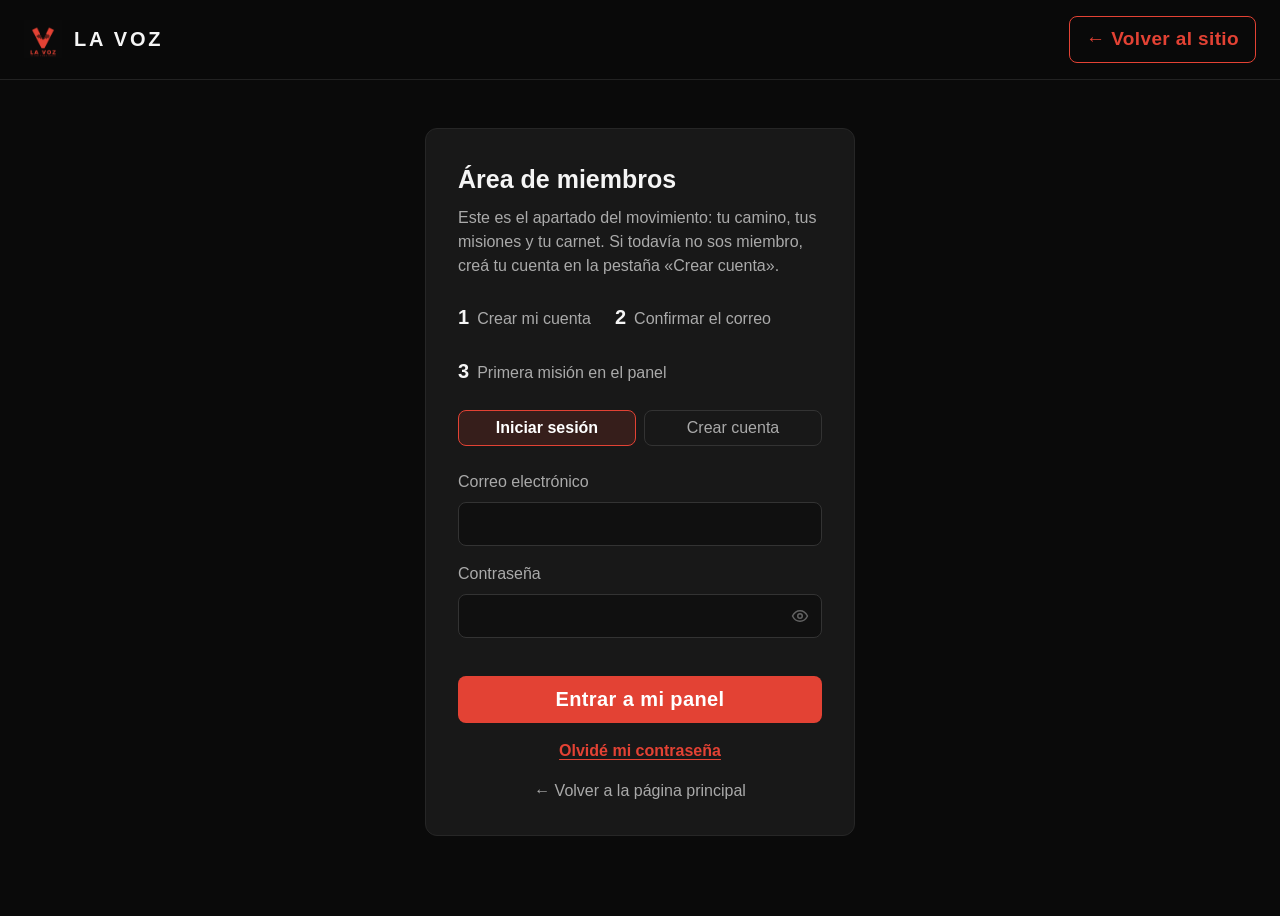
==== commit 6b21947e: "Auditoría 2026-10-14: fix CSP panel, quitar Turnstile muerto, quitar link 404, tablas móviles" ====
--- a/ingresar.html
+++ b/ingresar.html
@@ -3,15 +3,14 @@
 <head>
 <meta charset="UTF-8">
 <meta name="viewport" content="width=device-width, initial-scale=1.0">
-<meta http-equiv="Content-Security-Policy" content="default-src 'self'; script-src 'self' 'sha256-l97xiA6FUgvGpNraz7VMYAljA6hC4s0tIP9twnWQH3E=' 'sha256-6/2lmuXgnS1odIPjUfiXtberVFqaaA95JNC/V5mzNcI='; style-src 'self' 'unsafe-inline' https://fonts.googleapis.com; font-src 'self' https://fonts.gstatic.com; img-src 'self' data: blob:; media-src 'self' blob: https://kgphnxetehgtlrjyvhmg.supabase.co; connect-src 'self' https://kgphnxetehgtlrjyvhmg.supabase.co wss://kgphnxetehgtlrjyvhmg.supabase.co https://api.pwnedpasswords.com; object-src 'none'; base-uri 'self'">
+<meta http-equiv="Content-Security-Policy" content="default-src 'self'; script-src 'self' 'sha256-WBkeTapOq1Md+6pdxbFlHlL4137FCe0Njp3+hkGdpZo=' 'sha256-6/2lmuXgnS1odIPjUfiXtberVFqaaA95JNC/V5mzNcI='; style-src 'self' 'unsafe-inline' https://fonts.googleapis.com; font-src 'self' https://fonts.gstatic.com; img-src 'self' data: blob:; media-src 'self' blob: https://kgphnxetehgtlrjyvhmg.supabase.co; connect-src 'self' https://kgphnxetehgtlrjyvhmg.supabase.co wss://kgphnxetehgtlrjyvhmg.supabase.co https://api.pwnedpasswords.com; object-src 'none'; base-uri 'self'">
 <title>Ingresar — LA VOZ</title>
 <link rel="icon" href="favicon.ico" sizes="any">
 <link rel="icon" type="image/png" sizes="192x192" href="favicon-192.png">
 <link rel="apple-touch-icon" sizes="180x180" href="apple-touch-icon.png">
-<link rel="stylesheet" href="estilos.css?v=20261012-datos">
+<link rel="stylesheet" href="estilos.css?v=20261014-auditoria">
 <script src="supabase-js.min.js"></script>
 <script src="config.js"></script>
-<script src="https://challenges.cloudflare.com/turnstile/v0/api.js?onload=onTsCargado&render=explicit" async defer></script>
 </head>
 <body>
 
@@ -406,9 +405,13 @@
    Paso 2: el enlace vuelve a esta misma página con ?modo=recuperar y una
    sesión de recuperación; ahí se muestra el formulario de contraseña
    nueva (ver mostrarNuevaPass y el evento PASSWORD_RECOVERY arriba). */
-/* Captcha anti-bots (Cloudflare Turnstile): Supabase exige un token
-   válido en el registro, el ingreso y la recuperación. La clave del
-   sitio es pública; la clave secreta vive solo en Supabase. */
+/* Captcha anti-bots (Cloudflare Turnstile): DESACTIVADO por orden del
+   Fundador (2026-10-12) — no hay cuenta de Cloudflare. El tag <script>
+   externo se quitó porque la CSP lo bloqueaba (error en consola en cada
+   carga). Supabase tiene el captcha en OFF. Las funciones de abajo quedan
+   inertes: si algún día se reactiva, basta con poner la site key real en
+   TURNSTILE_SITE_KEY, re-agregar el script de challenges.cloudflare.com
+   y autorizar ese origen en la CSP. */
 const TURNSTILE_SITE_KEY = "__LAVOZ_TURNSTILE_SITE_KEY__";
 const tsWidgets = {};
 function onTsCargado() { renderTurnstile(); }
--- a/estilos.css
+++ b/estilos.css
@@ -96,6 +96,10 @@
 .grid3{display:grid;grid-template-columns:repeat(3,1fr);gap:24px}
 .grid2{display:grid;grid-template-columns:repeat(2,1fr);gap:24px}
 @media(max-width:820px){.grid3,.grid2{grid-template-columns:1fr}}
+/* Tablas del panel (Guía / Administración): en pantallas angostas se
+   desplazan horizontalmente en vez de romper el layout. */
+@media(max-width:820px){table.tabla{display:block;overflow-x:auto;-webkit-overflow-scrolling:touch}
+table.tabla th,table.tabla td{white-space:nowrap}}
 .card{background:var(--card);border:1px solid var(--line);border-radius:10px;
   padding:24px}
 .card h3{color:var(--white);letter-spacing:.04em;margin-bottom:8px;font-size:1.25rem}
